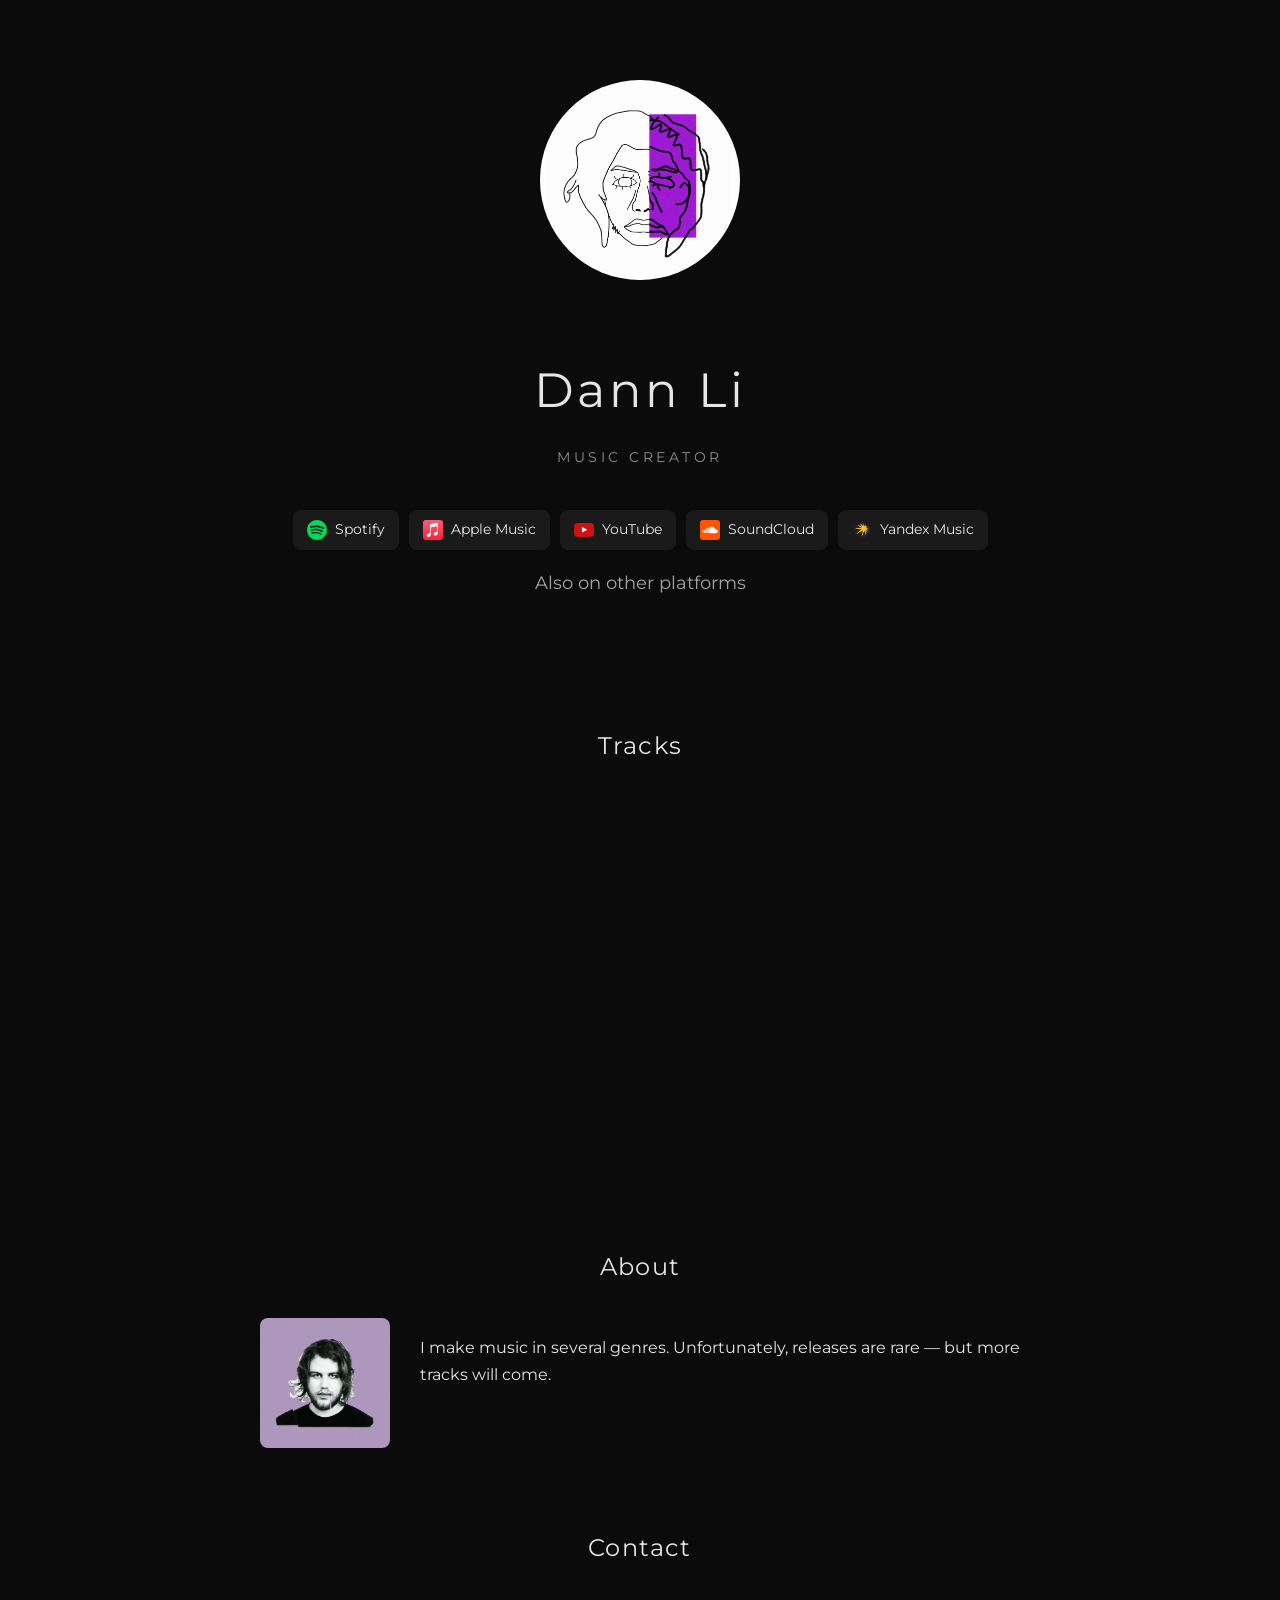
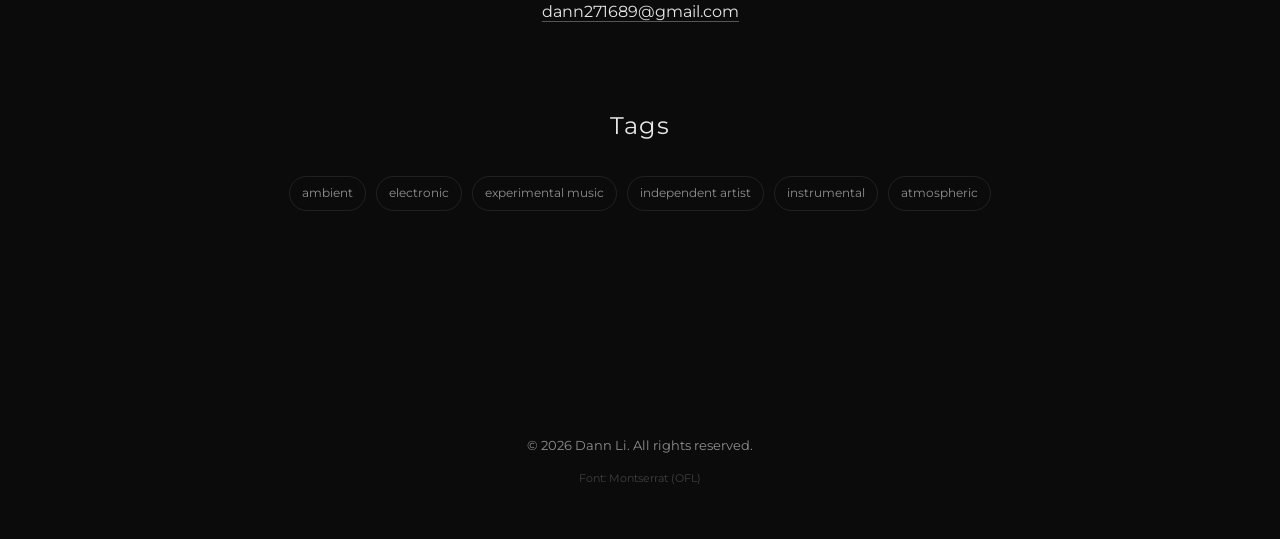
==== index.html @ 70d04a4a "Add files via upload" ====
<!DOCTYPE html>
<html lang="en">
<head>
  <meta charset="UTF-8" />
  <meta name="viewport" content="width=device-width, initial-scale=1.0" />

  <title>Dann Li | Music</title>

  <meta name="description" content="Dann Li is an independent music artist creating ambient, electronic, experimental and instrumental music. Listen on Spotify, Apple Music, YouTube and SoundCloud." />

  <link rel="icon" href="assets/images/dann-li-favicon.svg" />

  <meta property="og:title" content="Dann Li | Music" />
  <meta property="og:description" content="Independent music artist creating ambient, electronic, experimental and instrumental music." />
  <meta property="og:image" content="assets/images/dann-li-avatar-hero.jpg" />
  <meta property="og:type" content="website" />

  <script type="application/ld+json">
  {
    "@context": "https://schema.org",
    "@type": "MusicGroup",
    "name": "Dann Li",
    "genre": ["Ambient", "Electronic", "Experimental", "Instrumental"]
  }
  </script>

  <link rel="stylesheet" href="assets/css/main.css" />

  <link rel="canonical" href="https://dannli.com/" />
</head>

<body>
  <header class="hero">
    <img src="assets/images/dann-li-avatar-hero.jpg" alt="Dann Li avatar" class="hero-avatar" />

    <h1 class="hero-title">Dann Li</h1>
    <p class="hero-subtitle">Music Creator</p>

    <div class="hero-listen">
      <a href="https://open.spotify.com/artist/4pnikbsrV5C6b4RFmuyY3n" class="hero-platform">
        <img src="assets/images/icon-spotify.svg" alt="Spotify" />
        <span>Spotify</span>
      </a>
      <a href="https://music.apple.com/us/artist/dann-li/1866212159" class="hero-platform">
        <img src="assets/images/icon-apple-music.svg" alt="Apple Music" />
        <span>Apple Music</span>
      </a>
      <a href="https://www.youtube.com/@danndannli" class="hero-platform">
        <img src="assets/images/icon-youtube.svg" alt="YouTube" />
        <span>YouTube</span>
      </a>
      <a href="https://soundcloud.com/dann-li" class="hero-platform">
        <img src="assets/images/icon-soundcloud.svg" alt="SoundCloud" />
        <span>SoundCloud</span>
      </a>
      <a href="https://music.yandex.ru/artist/25202047" class="hero-platform">
        <img src="assets/images/icon-yandex-music.svg" alt="Yandex Music" />
        <span>Yandex Music</span>
      </a>
    </div>

    <p class="hero-note">Also on other platforms </p>
  </header>

  <main>
    <section class="music">
      <h2 class="section-title">Tracks</h2>
      <div class="music-container-wrapper">
        <div class="music-container">
          <iframe src="https://bandcamp.com/EmbeddedPlayer/track=744311082/size=large/bgcol=333333/linkcol=4ec5ec/minimal=true/transparent=true/" seamless><a href="https://dannli.bandcamp.com/track/iwbsgwqb">Iwbsgwqb by Dann Li</a></iframe>
        </div>
        <div class="music-container">
          <iframe src="https://bandcamp.com/EmbeddedPlayer/track=261105201/size=large/bgcol=333333/linkcol=4ec5ec/minimal=true/transparent=true/" seamless><a href="https://dannli.bandcamp.com/track/rhyvoqu">Rhyvoqu by Dann Li</a></iframe>
        </div>
      </div>
    </section>

    <section class="about">
      <h2 class="section-title">About</h2>
      <div class="about-inner">
        <img src="assets/images/dann-li-avatar-about.jpg" alt="Dann Li artist photo" />
        <div>
          <p>I make music in several genres. Unfortunately, releases are rare — but more tracks will come.</p>
        </div>
      </div>
    </section>

    <section class="contact">
      <h2 class="section-title">Contact</h2>
      <p><a href="mailto:dann271689@gmail.com">dann271689@gmail.com</a></p>
    </section>

    <section class="tags">
      <h2 class="section-title">Tags</h2>
      <div class="tag-list">
        <span>ambient</span>
        <span>electronic</span>
        <span>experimental music</span>
        <span>independent artist</span>
        <span>instrumental</span>
        <span>atmospheric</span>
      </div>
    </section>
  </main>

  <footer>
    <p>© 2026 Dann Li. All rights reserved.</p>
    <p class="font-credit">Font: Montserrat (OFL)</p>
  </footer>
</body>
</html>
---- assets/css/main.css ----
@font-face {
  font-family: "Montserrat";
  src: url("../fonts/Montserrat/Montserrat-Regular.ttf");
  font-display: swap;
}

/* Base */
*,
*::before,
*::after {
  box-sizing: border-box;
}

body {
  margin: 0;
  background: #0b0b0c;
  color: #e6e6e6;
  font-family: "Montserrat", sans-serif;
  line-height: 1.7;
}

main {
  padding: 50px 20px;
  max-width: 1200px;
  margin: 0 auto;
}

/* Typography */
.section-title {
  text-align: center;
  margin-bottom: 30px;
  font-weight: 500;
  letter-spacing: 0.05em;
}

/* Hero */
.hero {
  text-align: center;
  padding: 80px 20px 40px;
}

.hero-avatar {
  width: 200px;
  height: 200px;
  border-radius: 50%;
  object-fit: cover;
  margin-bottom: 30px;
}

.hero-title {
  font-size: 48px;
  letter-spacing: 0.08em;
  font-weight: 500;
  margin-bottom: 10px;
}

.hero-subtitle {
  font-size: 14px;
  letter-spacing: 0.25em;
  text-transform: uppercase;
  opacity: 0.6;
  margin-bottom: 40px;
}

/* Platforms */
.hero-listen {
  display: flex;
  flex-wrap: wrap;
  gap: 10px;
  justify-content: center;
  margin-bottom: 15px;
}

.hero-platform {
  display: flex;
  align-items: center;
  gap: 8px;
  text-decoration: none;
  color: inherit;
  font-size: 14px;
  background: #1a1a1a;
  padding: 8px 14px;
  border-radius: 8px;
  transition: background 0.2s ease;
}

.hero-platform:hover {
  background: #2a2a2a;
}

.hero-platform img {
  width: 20px;
  height: 20px;
}

.hero-note {
  font-size: 18px;
  opacity: 0.7;
}

/* Music */
.music {
  text-align: center;
}

.music-container-wrapper {
  display: flex;
  flex-wrap: wrap;
  gap: 20px;
  justify-content: center;
}

.music-container {
  flex: 1 1 calc((100% / 3) - 20px);
  max-width: 350px;
  display: flex;
  justify-content: center;
  margin-top: 20px;
}

.music-container iframe {
  width: 100%;
  height: 350px;
  border: 0;
}

/* About */
.about {
  margin-top: 80px;
}

.about-inner {
  display: flex;
  gap: 30px;
  align-items: flex-start;
  flex-wrap: wrap;
  justify-content: center;
}

.about-inner img {
  width: 130px;
  height: 130px;
  border-radius: 8px;
  object-fit: cover;
}

.about-inner div {
  flex: 1;
  min-width: 250px;
  max-width: 600px;
}

/* Contact */
.contact {
  text-align: center;
  margin-top: 80px;
}

.contact a {
  color: inherit;
  text-decoration: none;
  border-bottom: 1px solid rgba(255, 255, 255, 0.3);
}

/* Tags */
.tags {
  text-align: center;
  margin-top: 80px;
}

.tag-list {
  display: flex;
  flex-wrap: wrap;
  gap: 10px;
  justify-content: center;
}

.tag-list span {
  font-size: 12px;
  padding: 6px 12px;
  border: 1px solid rgba(255, 255, 255, 0.15);
  border-radius: 20px;
  opacity: 0.6;
}

/* Footer */
footer {
  text-align: center;
  margin-top: 120px;
  padding: 40px 20px;
  font-size: 13px;
  opacity: 0.6;
}

.font-credit {
  margin-top: 8px;
  font-size: 11px;
  opacity: 0.4;
}

/* Responsive */
@media (max-width: 768px) {
  .music-container {
    flex: 1 1 calc((100% / 2) - 20px);
  }
}

@media (max-width: 480px) {
  .hero-title {
    font-size: 36px;
  }

  .hero-platform {
    width: 100%;
    justify-content: center;
  }

  .about-inner {
    flex-direction: column;
    align-items: center;
    text-align: center;
  }

  .music-container {
    flex: 1 1 100%;
  }

  .music-container iframe {
    width: 90%;
    height: 300px;
    border: 0;
  }
}
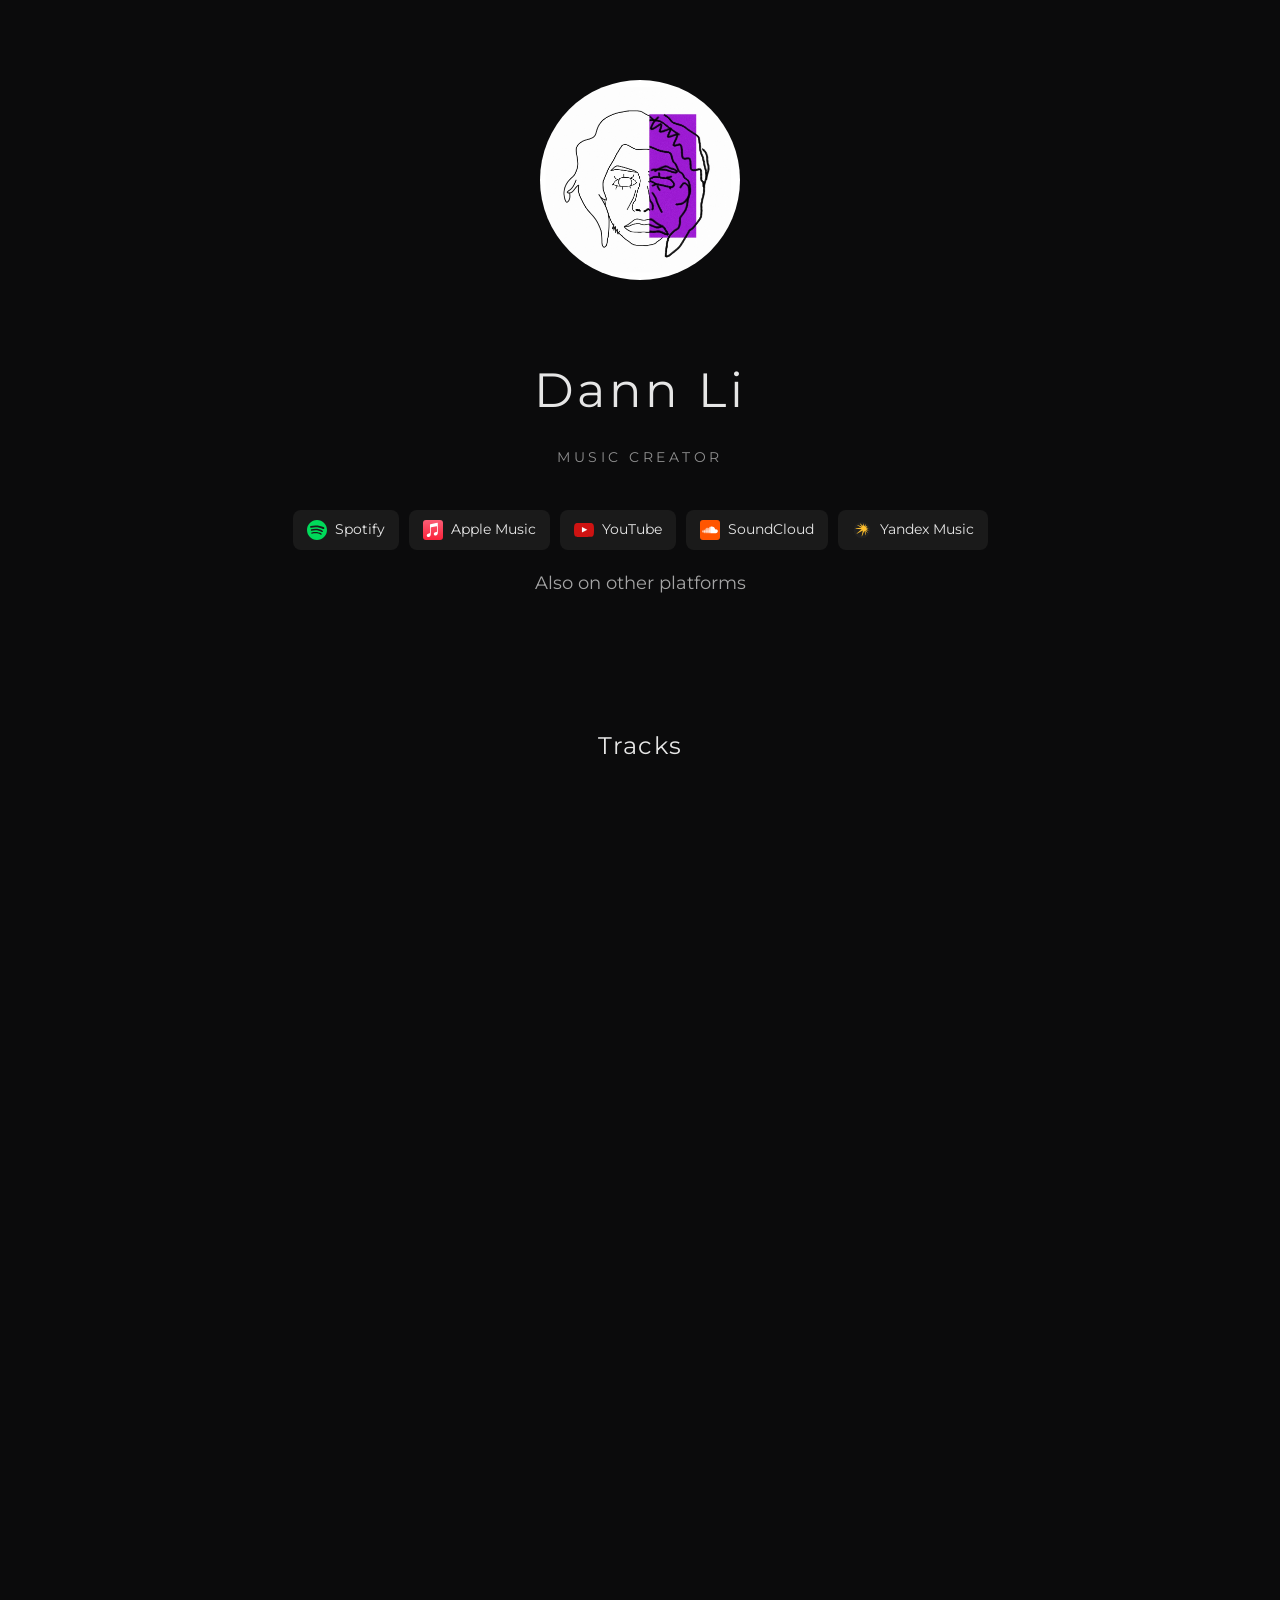
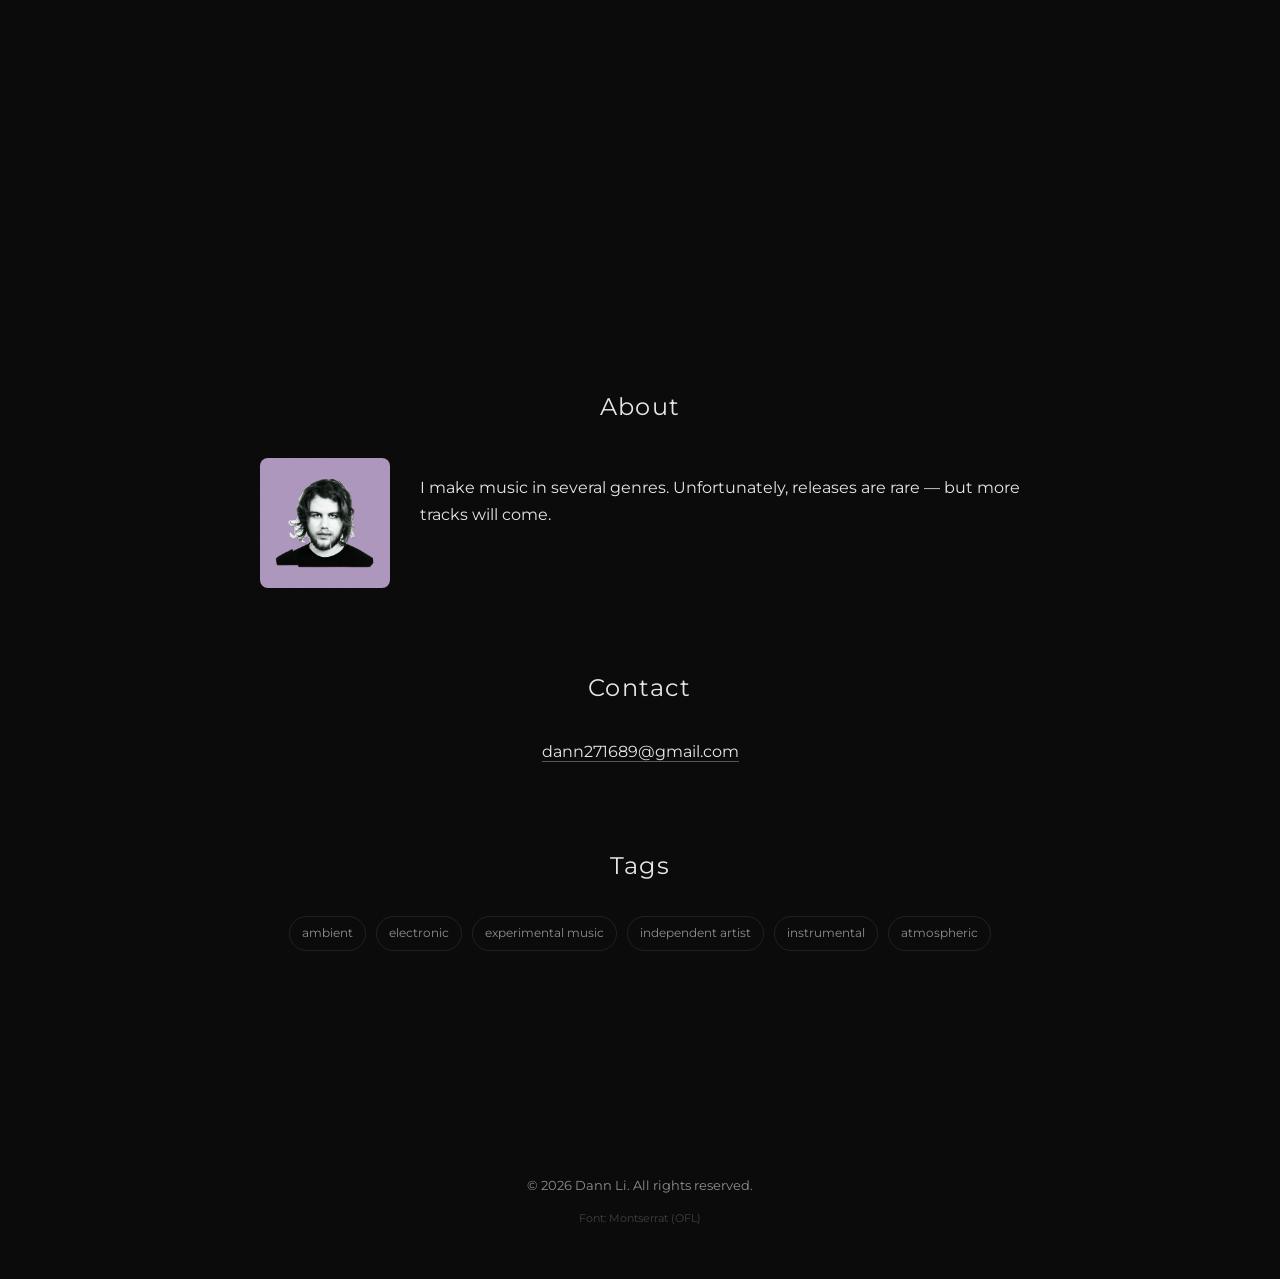
==== commit 633e8bbf: "Update index.html" ====
--- a/index.html
+++ b/index.html
@@ -67,6 +67,12 @@
       <h2 class="section-title">Tracks</h2>
       <div class="music-container-wrapper">
         <div class="music-container">
+          <iframe style="border: 0; width: 700px; height: 700px;" src="https://bandcamp.com/EmbeddedPlayer/track=1490869209/size=large/bgcol=333333/linkcol=4ec5ec/minimal=true/transparent=true/" seamless><a href="https://dannli.bandcamp.com/track/entropy-wilds">Entropy Wilds by Dann Li</a></iframe>
+        </div>
+        <div class="music-container">
+          <iframe src="https://bandcamp.com/EmbeddedPlayer/track=2876082838/size=large/bgcol=333333/linkcol=4ec5ec/minimal=true/transparent=true/" seamless><a href="https://dannli.bandcamp.com/track/i-dont-know">I Don&#39;t Know by Dann Li</a></iframe>
+        </div>
+        <div class="music-container">
           <iframe src="https://bandcamp.com/EmbeddedPlayer/track=744311082/size=large/bgcol=333333/linkcol=4ec5ec/minimal=true/transparent=true/" seamless><a href="https://dannli.bandcamp.com/track/iwbsgwqb">Iwbsgwqb by Dann Li</a></iframe>
         </div>
         <div class="music-container">
@@ -108,4 +114,4 @@
     <p class="font-credit">Font: Montserrat (OFL)</p>
   </footer>
 </body>
-</html>+</html>
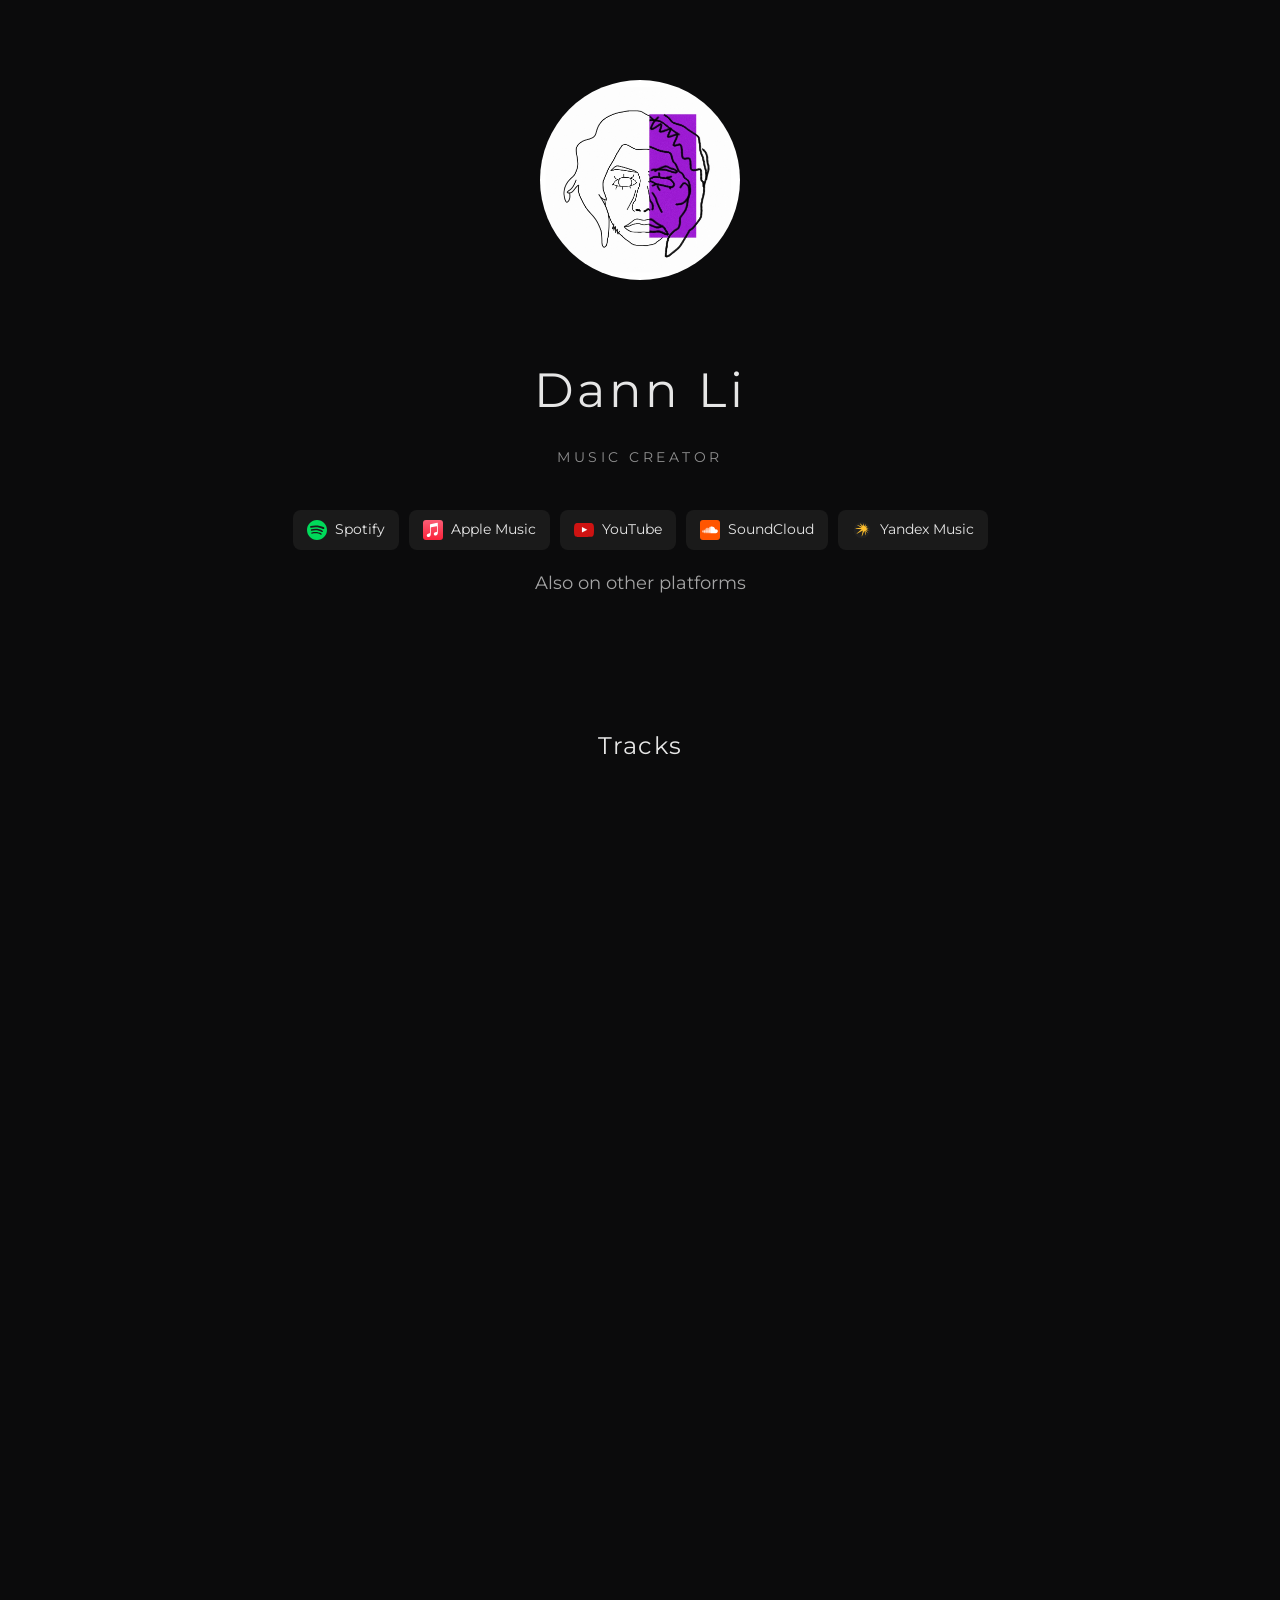
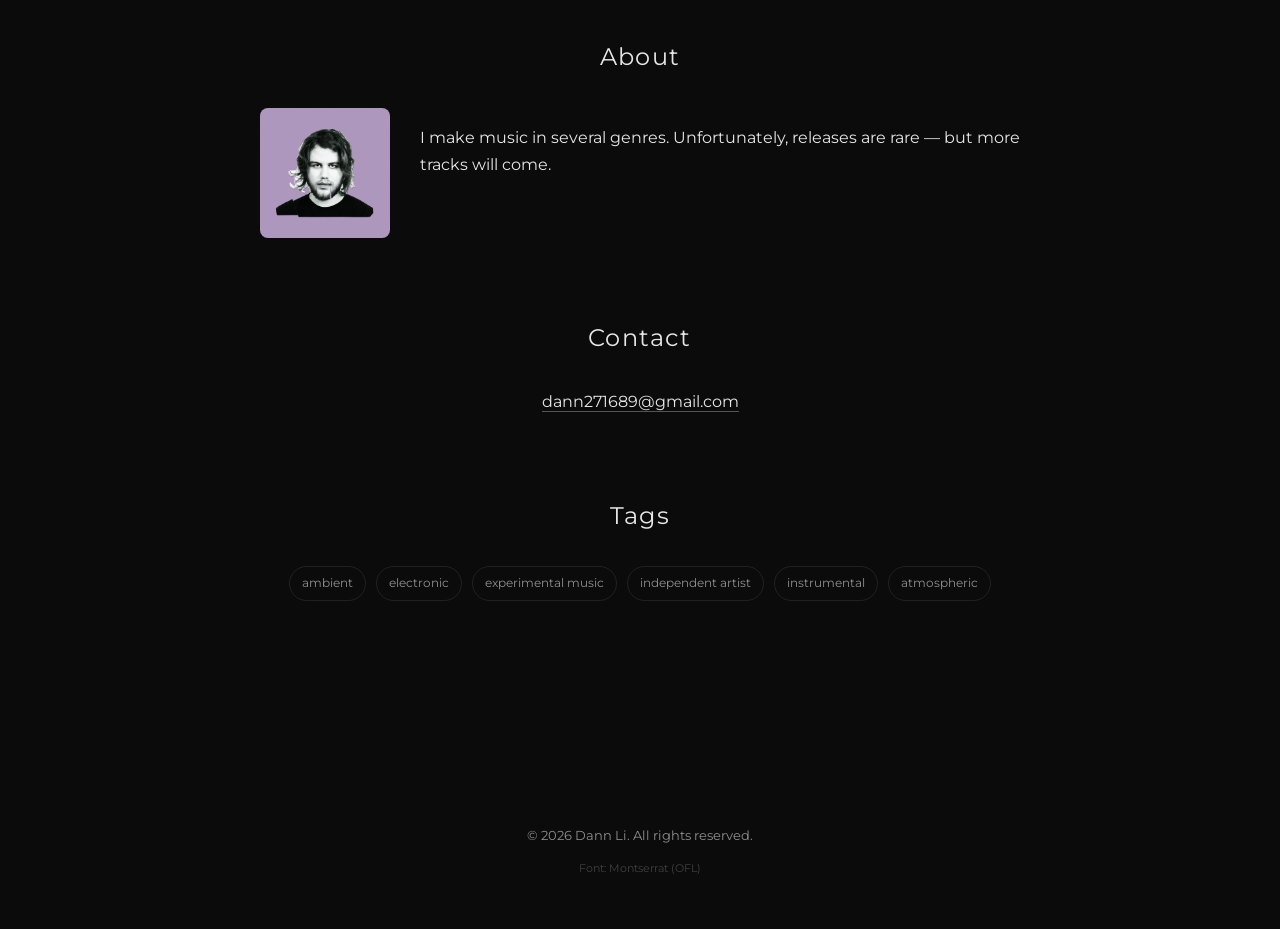
==== commit e7a5a249: "Update index.html" ====
--- a/index.html
+++ b/index.html
@@ -67,7 +67,7 @@
       <h2 class="section-title">Tracks</h2>
       <div class="music-container-wrapper">
         <div class="music-container">
-          <iframe style="border: 0; width: 700px; height: 700px;" src="https://bandcamp.com/EmbeddedPlayer/track=1490869209/size=large/bgcol=333333/linkcol=4ec5ec/minimal=true/transparent=true/" seamless><a href="https://dannli.bandcamp.com/track/entropy-wilds">Entropy Wilds by Dann Li</a></iframe>
+          <iframe src="https://bandcamp.com/EmbeddedPlayer/track=1490869209/size=large/bgcol=333333/linkcol=4ec5ec/minimal=true/transparent=true/" seamless><a href="https://dannli.bandcamp.com/track/entropy-wilds">Entropy Wilds by Dann Li</a></iframe>
         </div>
         <div class="music-container">
           <iframe src="https://bandcamp.com/EmbeddedPlayer/track=2876082838/size=large/bgcol=333333/linkcol=4ec5ec/minimal=true/transparent=true/" seamless><a href="https://dannli.bandcamp.com/track/i-dont-know">I Don&#39;t Know by Dann Li</a></iframe>
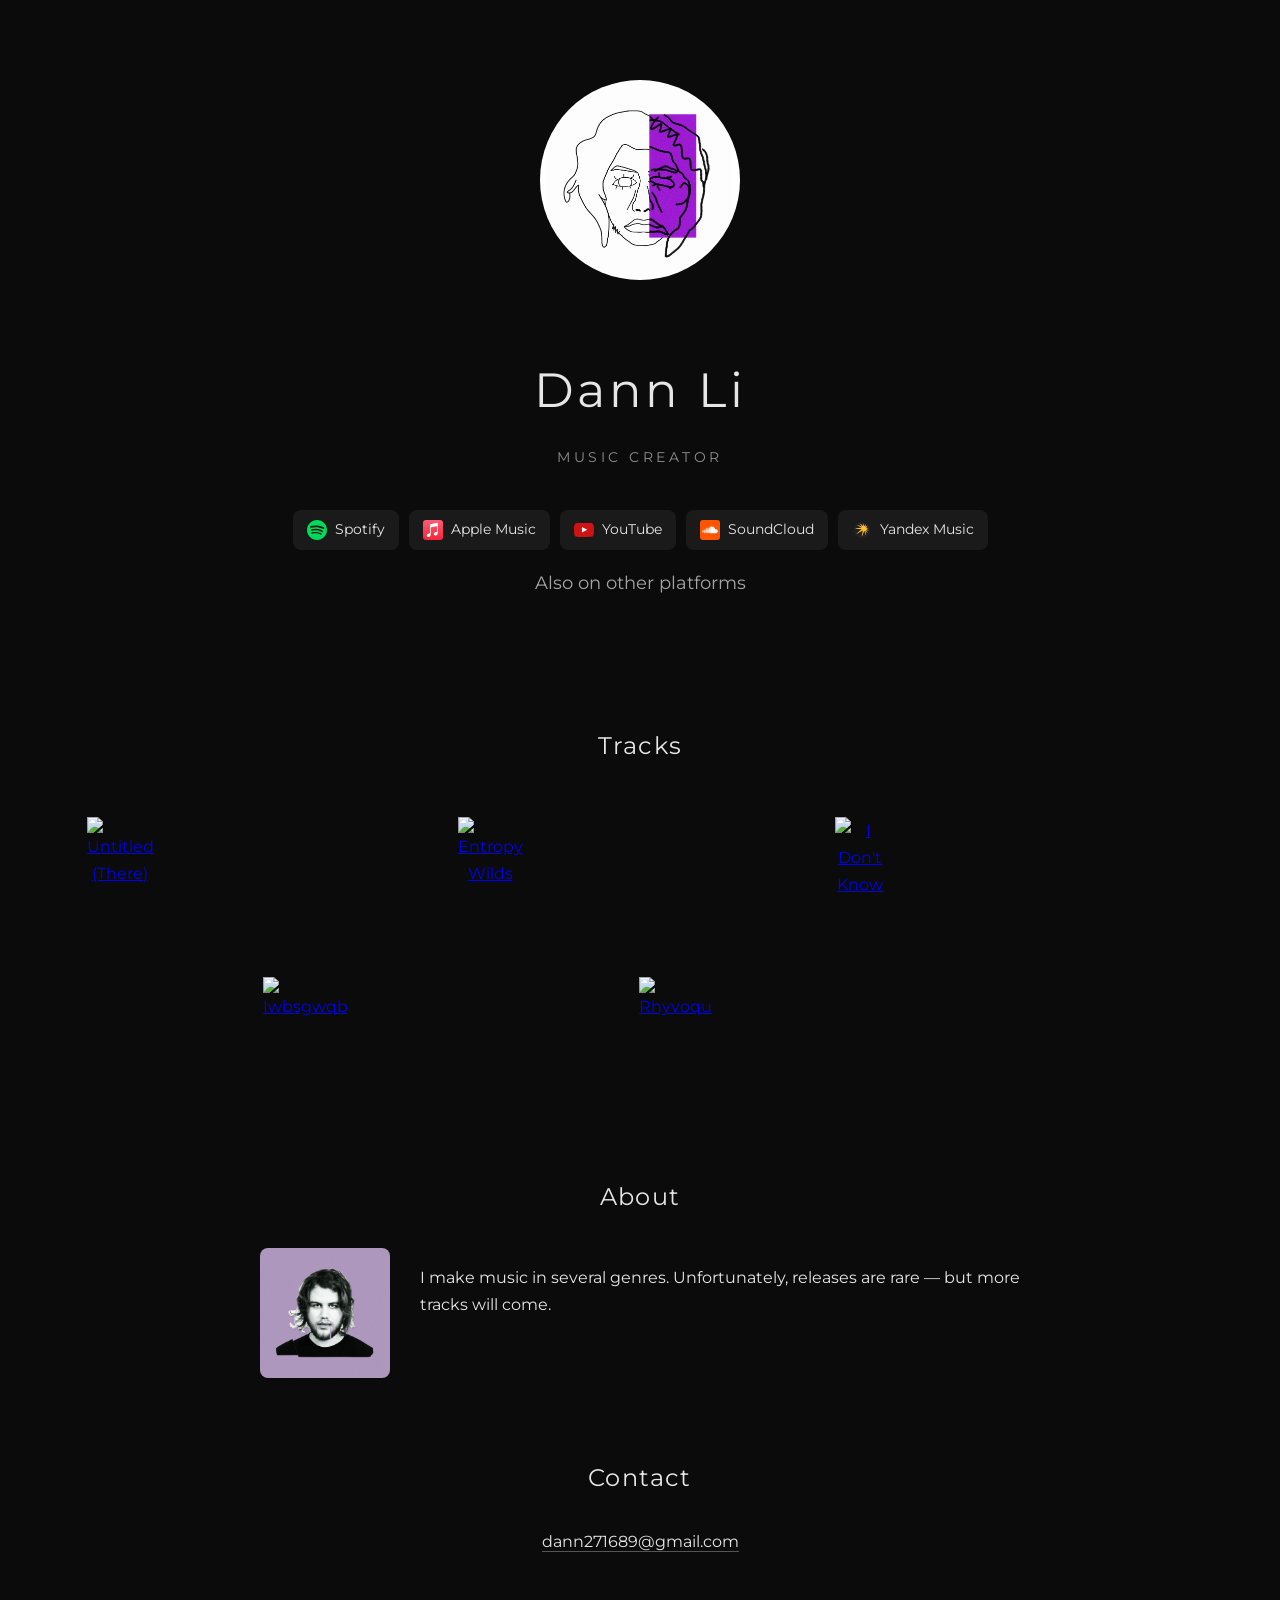
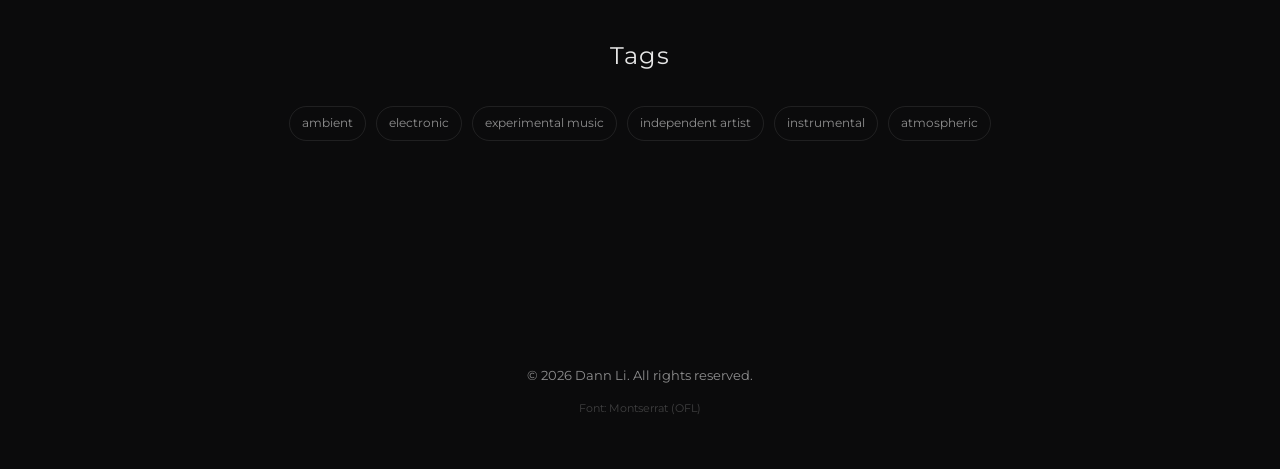
==== commit 20d0de55: "Update index.html" ====
--- a/index.html
+++ b/index.html
@@ -67,16 +67,34 @@
       <h2 class="section-title">Tracks</h2>
       <div class="music-container-wrapper">
         <div class="music-container">
-          <iframe src="https://bandcamp.com/EmbeddedPlayer/track=1490869209/size=large/bgcol=333333/linkcol=4ec5ec/minimal=true/transparent=true/" seamless><a href="https://dannli.bandcamp.com/track/entropy-wilds">Entropy Wilds by Dann Li</a></iframe>
+          <a href="https://dannli.bandcamp.com/track/untitled-there" target="_blank">
+            <img class="track-cover" src="https://f4.bcbits.com/img/a0007388742_10.jpg" alt="Untitled (There)">
+          </a>
+          <iframe style="border: 0; width: 100%; height: 120px;" src="https://bandcamp.com/EmbeddedPlayer/track=1783124392/size=large/bgcol=333333/linkcol=4ec5ec/tracklist=false/artwork=none/transparent=true/" seamless><a href="https://dannli.bandcamp.com/track/untitled-there">Untitled (There) by Dann Li</a></iframe>
         </div>
         <div class="music-container">
-          <iframe src="https://bandcamp.com/EmbeddedPlayer/track=2876082838/size=large/bgcol=333333/linkcol=4ec5ec/minimal=true/transparent=true/" seamless><a href="https://dannli.bandcamp.com/track/i-dont-know">I Don&#39;t Know by Dann Li</a></iframe>
+          <a href="https://dannli.bandcamp.com/track/entropy-wilds" target="_blank">
+            <img class="track-cover" src="https://f4.bcbits.com/img/a2588258812_10.jpg" alt="Entropy Wilds">
+          </a>
+          <iframe style="border: 0; width: 100%; height: 120px;" src="https://bandcamp.com/EmbeddedPlayer/track=1490869209/size=large/bgcol=333333/linkcol=4ec5ec/tracklist=false/artwork=none/transparent=true/" seamless><a href="https://dannli.bandcamp.com/track/entropy-wilds">Entropy Wilds by Dann Li</a></iframe>
         </div>
         <div class="music-container">
-          <iframe src="https://bandcamp.com/EmbeddedPlayer/track=744311082/size=large/bgcol=333333/linkcol=4ec5ec/minimal=true/transparent=true/" seamless><a href="https://dannli.bandcamp.com/track/iwbsgwqb">Iwbsgwqb by Dann Li</a></iframe>
+          <a href="https://dannli.bandcamp.com/track/i-dont-know" target="_blank">
+            <img class="track-cover" src="https://f4.bcbits.com/img/a2918506593_10.jpg" alt="I Don't Know">
+          </a>
+          <iframe style="border: 0; width: 100%; height: 120px;" src="https://bandcamp.com/EmbeddedPlayer/track=2876082838/size=large/bgcol=333333/linkcol=4ec5ec/tracklist=false/artwork=none/transparent=true/" seamless><a href="https://dannli.bandcamp.com/track/i-dont-know">I Don&#39;t Know by Dann Li</a></iframe>
         </div>
         <div class="music-container">
-          <iframe src="https://bandcamp.com/EmbeddedPlayer/track=261105201/size=large/bgcol=333333/linkcol=4ec5ec/minimal=true/transparent=true/" seamless><a href="https://dannli.bandcamp.com/track/rhyvoqu">Rhyvoqu by Dann Li</a></iframe>
+          <a href="https://dannli.bandcamp.com/track/iwbsgwqb" target="_blank">
+            <img class="track-cover" src="https://f4.bcbits.com/img/a4201785556_10.jpg" alt="Iwbsgwqb">
+          </a>
+          <iframe style="border: 0; width: 100%; height: 120px;" src="https://bandcamp.com/EmbeddedPlayer/track=744311082/size=large/bgcol=333333/linkcol=4ec5ec/tracklist=false/artwork=none/transparent=true/" seamless><a href="https://dannli.bandcamp.com/track/iwbsgwqb">Iwbsgwqb by Dann Li</a></iframe>
+        </div>
+        <div class="music-container">
+          <a href="https://dannli.bandcamp.com/track/rhyvoqu" target="_blank">
+            <img class="track-cover" src="https://f4.bcbits.com/img/a1488918146_10.jpg" alt="Rhyvoqu">
+          </a>
+          <iframe style="border: 0; width: 100%; height: 120px;" src="https://bandcamp.com/EmbeddedPlayer/track=261105201/size=large/bgcol=333333/linkcol=4ec5ec/tracklist=false/artwork=none/transparent=true/" seamless><a href="https://dannli.bandcamp.com/track/rhyvoqu">Rhyvoqu by Dann Li</a></iframe>
         </div>
       </div>
     </section>
